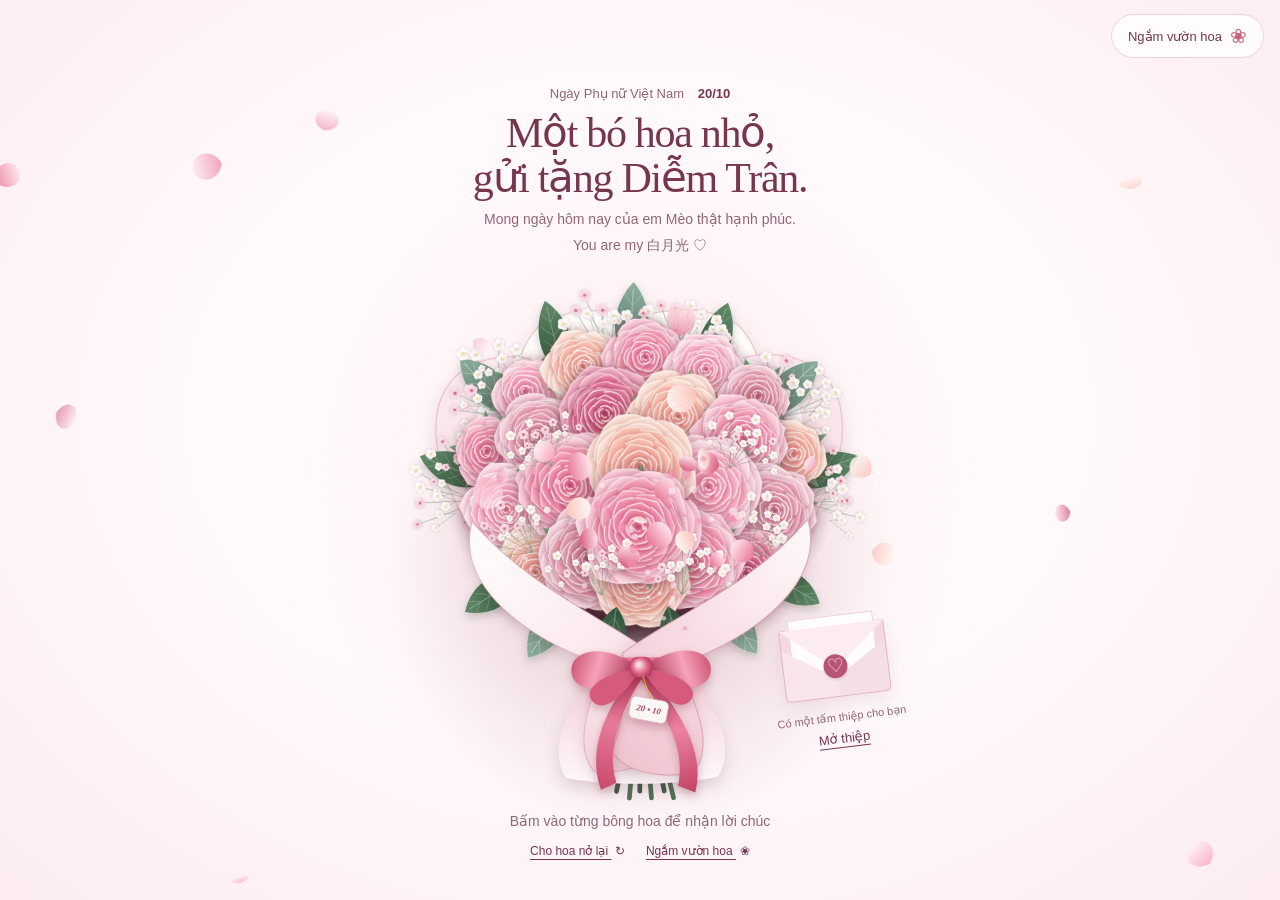
==== index.html @ d2b1cdf8 "first commit" ====
<!DOCTYPE html>
<html lang="vi">

<head>
  <meta charset="UTF-8">
  <meta name="viewport" content="width=device-width, initial-scale=1.0">
  <meta name="theme-color" content="#fff8fa">
  <meta name="description"
    content="Một bó hoa và tấm thiệp nhỏ, gửi những lời chúc dịu dàng nhân ngày Phụ nữ Việt Nam 20/10.">
  <title>Gửi tặng em Mèo · 20/10</title>
  <link rel="stylesheet" href="./style.css">
  <script src="./script.js" defer></script>
  <script src="./card.js" defer></script>
  <!-- <script src="./album.js" defer></script> -->
</head>

<body>
  <main>
    <a class="garden-link" href="./garden.html">Ngắm vườn hoa <span aria-hidden="true">❀</span></a>
    <canvas id="ambientPetalsCanvas" aria-hidden="true"></canvas>
    <header class="greeting">
      <p class="occasion">Ngày Phụ nữ Việt Nam <span>20/10</span></p>
      <h1>Một bó hoa nhỏ,<br>gửi tặng Diễm Trân.</h1>
      <p class="greeting-caption">Mong ngày hôm nay của em Mèo thật hạnh phúc.</p>
      <p class="greeting-caption">You are my 白月光 ♡</p>
    </header>

    <div class="gift-layout">
      <section class="scene-column" aria-label="Hoa và những lời chúc 20/10">


        <div class="gift-visuals">
          <div class="bouquet-composition">
            <div id="bouquetStageWrapper" role="button" tabindex="0"
              aria-label="Bó hoa hồng. Nhấn Enter để nhận lời chúc; dùng phím mũi tên để chọn bông hoa."
              aria-describedby="bouquetHint">
              <canvas id="bouquetCanvas" aria-hidden="true"></canvas>
            </div>
            <button class="envelope-button" id="openCard" type="button" aria-haspopup="dialog"
              aria-controls="greetingCard" aria-expanded="false" hidden>
              <span class="envelope" aria-hidden="true"><span class="envelope-letter">Gửi bạn</span><span
                  class="envelope-seal">♡</span></span>
              <span class="envelope-caption">Có một tấm thiệp cho bạn</span>
              <span class="envelope-action">Mở thiệp</span>
            </button>
          </div>

        </div>

        <footer class="scene-footer">
          <p id="bouquetHint" class="bouquet-hint">Bấm vào từng bông hoa để nhận lời chúc</p>
          <p id="roseWish" class="rose-wish" role="status" aria-live="polite" aria-atomic="true"></p>
          <button class="text-button" id="replayBloom" type="button">Cho hoa nở lại <span
              aria-hidden="true">↻</span></button>
          <a class="text-button" href="./garden.html" style="color: #76364d;">
            Ngắm vườn hoa <span aria-hidden="true">❀</span>
          </a>
        </footer>
      </section>

      <dialog id="greetingCard" class="card-dialog" aria-labelledby="cardTitle">
        <div class="letter-paper">
          <button class="close-button" id="closeCard" type="button" aria-label="Đóng thiệp">×</button>
          <div id="cardReading">
            <div class="letter-date" aria-label="Ngày 20 tháng 10"><span>20</span><span class="date-stem"
                aria-hidden="true"></span><span>10</span></div>
            <p class="letter-recipient">Gửi <span id="cardRecipient">em Mèo</span>,</p>
            <h2 id="cardTitle">Chúc Diễm Trân một ngày<br>thật nhiều yêu thương.</h2>
            <div class="letter-flower" aria-hidden="true">❀</div>
            <p id="cardMessage" class="letter-message"></p>
            <p class="letter-message"><br>Nếu cần giúp đỡ gì thì nói nha, tui sẽ luôn sẵn sàn bằng tất cả khả năng có thể. Ấn tượng của tui về bạn vẫn luôn như ngày đầu</p>
            <p class="letter-message"><br>You are my 白月光 ♡</p>
            <div class="letter-signoff">
              <p>Một người bạn không tốt,</p>
              <p id="cardSender" class="letter-signature"></p>
            </div>
            <div class="letter-fold" aria-hidden="true"></div>
            <div class="letter-actions">
              <button id="viewAlbum" class="text-button" type="button" aria-controls="memoryAlbum">Xem album kỷ niệm
                <span aria-hidden="true">♡</span></button>
              <button hidden id="editCard" class="text-button" type="button">Viết lời chúc riêng <span
                  aria-hidden="true">✎</span></button>
            </div>
          </div>
          <form id="cardEditor" hidden>
            <p class="editor-intro">Một tấm thiệp mang lời của bạn.</p>
            <h2 id="editorTitle" class="editor-title">Viết chút yêu thương</h2>
            <label for="recipientInput">Gửi đến</label>
            <input id="recipientInput" name="recipient" maxlength="60" required autocomplete="off">
            <label for="messageInput">Lời chúc 20/10</label>
            <textarea id="messageInput" name="message" rows="7" maxlength="1500" required></textarea>
            <label for="senderInput">Người gửi</label>
            <input id="senderInput" name="sender" maxlength="60" required autocomplete="off">
            <p class="editor-hint">Lời chúc được lưu trên trình duyệt này.</p>
            <div class="editor-actions"><button class="primary-button" type="submit">Lưu lời chúc</button><button
                class="text-button" id="cancelEdit" type="button">Hủy</button></div>
          </form>
          <p id="cardStatus" class="card-status" role="status" aria-live="polite"></p>
        </div>
      </dialog>
    </div>
    <noscript>
      <p class="noscript-message">Bật JavaScript để ngắm hoa nở và mở thiệp 20/10 nhé.</p>
    </noscript>
  </main>
</body>

</html>
---- style.css ----
:root {
  --paper: #fffdfb;
  --blush: #fff8fa;
  --rose: #c7637d;
  --ink: #76364d;
  --muted: #916674;
  --line: #ecd3db;
  --bouquet-size: clamp(210px, calc(100dvh - 300px), 560px);
  color: var(--ink);
  font-family: "Segoe UI", Arial, sans-serif;
  font-synthesis: none;
}
* { box-sizing: border-box; }
[hidden] { display: none !important; }
html, body { margin: 0; min-width: 320px; min-height: 100%; }
body {
  background: radial-gradient(ellipse at 50% 46%, #fffdfd 0%, #fff9fa 47%, #fcecf1 100%);
  -webkit-tap-highlight-color: transparent;
}
button, input, textarea { font: inherit; }
button { color: inherit; cursor: pointer; touch-action: manipulation; }
button:focus-visible, a:focus-visible, [tabindex]:focus-visible, input:focus-visible, textarea:focus-visible {
  outline: 2px solid var(--ink); outline-offset: 5px;
}
main {
  min-height: 100vh; min-height: 100dvh;
  display: grid; align-content: center;
  position: relative; isolation: isolate;
  padding: max(72px, calc(env(safe-area-inset-top) + 64px)) clamp(16px, 3vw, 48px) max(16px, env(safe-area-inset-bottom));
}
.garden-link {
  position: absolute; top: max(14px, env(safe-area-inset-top));
  right: max(16px, env(safe-area-inset-right)); z-index: 4;
  display: inline-flex; align-items: center; gap: 8px;
  min-height: 44px; padding: 10px 16px; border: 1px solid var(--line); border-radius: 24px;
  background: var(--paper); color: var(--ink); font-size: 13px; text-decoration: none;
}
.garden-link:hover { background: #fae7ef; }
.garden-link span { color: var(--rose); font-size: 20px; line-height: 1; }
.gift-layout {
  width: min(100%, 1040px); margin-inline: auto;
  display: grid; grid-template-columns: minmax(0, 1fr); align-items: start;
  gap: 32px clamp(28px, 4vw, 60px);
}
.home-link {
  top: max(14px, env(safe-area-inset-top));
  right: max(16px, env(safe-area-inset-right)); z-index: 4;
  display: inline-flex; align-items: center; gap: 8px;
  min-height: 44px; padding: 10px 16px; border: 1px solid var(--line); border-radius: 24px;
  background: var(--paper); color: var(--ink); font-size: 13px; text-decoration: none;
  margin-top: 10px;
}
.home-link:hover { background: #fae7ef; }
.home-link span { color: var(--rose); font-size: 20px; line-height: 1; }
.gift-layout {
  width: min(100%, 1040px); margin-inline: auto;
  display: grid; grid-template-columns: minmax(0, 1fr); align-items: start;
  gap: 32px clamp(28px, 4vw, 60px);
}
.scene-column { min-width: 0; display: flex; flex-direction: column; align-items: center; }
.gift-visuals {
  width: 100%; margin: 4px auto 0; display: grid; place-items: center;
}
.portrait-card {
  position: relative; min-width: 0; width: 100%; max-width: 275px;
  justify-self: center; margin: 0; padding: 10px 10px 0;
  background: var(--paper); border: 1px solid #ecd3db99;
  box-shadow: 0 14px 40px #76364d10, 0 2px 7px #76364d08;
  transform-origin: top left;
}
.portrait-photo { overflow: hidden; aspect-ratio: 3 / 4; background: #f3e4e5; }
.portrait-photo img { display: block; width: 100%; height: 100%; object-fit: cover; object-position: center; }
.portrait-card figcaption { padding: 19px 6px 20px; text-align: center; }
.portrait-dedication { display: block; font: italic clamp(16px, 1.6vw, 21px)/1.45 "Palatino Linotype", Georgia, serif; text-wrap: pretty; }
.portrait-date { display: block; color: var(--muted); margin-top: 11px; font-size: 10px; line-height: 1.6; }
main::before {
  content: ''; position: absolute; left: 50%; top: 52%; z-index: -1;
  width: min(90vw, 700px); aspect-ratio: 1;
  transform: translate(-50%, -50%); border-radius: 50%;
  background: radial-gradient(circle, rgba(252, 210, 223, .45), rgba(254, 235, 242, .16) 57%, transparent 73%);
  filter: blur(26px); pointer-events: none;
}
.greeting { width: fit-content; max-width: 100%; margin: 0 auto 8px; transform-origin: top left; position: relative; z-index: 1; text-align: center; }
.occasion { margin: 0 0 10px; font-size: 13px; color: var(--muted); }
.occasion span { margin-left: 10px; color: var(--ink); font-weight: 600; }
h1, h2, .letter-recipient { font-family: "Palatino Linotype", "Book Antiqua", Palatino, Georgia, serif; font-weight: 400; }
h1 { margin: 0; font-size: clamp(28px, 3.4vw, 42px); line-height: 1.08; letter-spacing: -1.3px; }
.greeting-caption { font-size: 14px; color: var(--muted); margin: 10px 0 0; }
.bouquet-composition {
  position: relative; min-width: 0; margin: -12px auto -8px;
  width: min(100%, var(--bouquet-size));
  transform-origin: top left;
}
#bouquetStageWrapper {
  position: relative; width: 100%; aspect-ratio: 1; border-radius: 45%;
  cursor: pointer; touch-action: manipulation;
  animation: bouquet-entrance 1.15s cubic-bezier(.16, 1, .3, 1) both;
}
#bouquetCanvas { width: 100%; height: 100%; display: block; }
.envelope-button {
  position: absolute; right: 1px; top: 66%; width: clamp(126px, 29%, 164px);
  padding: 0; border: 0; background: transparent; text-align: center;
  transform: rotate(-7deg); animation: envelope-arrival .8s cubic-bezier(.2,.8,.2,1) both;
}
.envelope {
  position: relative; display: block; width: 106px; height: 72px; margin: 0 auto 12px;
  background: #f5d9e2; border: 1px solid #e3b5c4; border-radius: 2px 2px 5px 5px;
  box-shadow: 0 8px 18px #76364d18;
}
.envelope::before {
  content: ''; position: absolute; inset: 0; z-index: 2;
  background: linear-gradient(32deg, #f9e6ec 49%, transparent 50%) left / 51% 100% no-repeat,
              linear-gradient(-32deg, #f5dfe7 49%, transparent 50%) right / 51% 100% no-repeat;
  border-radius: inherit;
}
.envelope::after {
  content: ''; position: absolute; inset: -1px -1px 0; z-index: 3;
  background: #fcebf0; clip-path: polygon(0 0, 100% 0, 50% 61%);
  transform-origin: top; transition: transform .4s ease;
}
.envelope-letter {
  position: absolute; inset: -11px 9px 9px; padding: 12px 0 0;
  background: var(--paper); border: 1px solid var(--line);
  font-family: Georgia, serif; font-style: italic; font-size: 13px;
  transition: transform .4s ease;
}
.envelope-seal {
  position: absolute; left: calc(50% - 12px); top: 28px; z-index: 4;
  width: 24px; height: 24px; border-radius: 50%; background: #b85575;
  color: #fff6f8; font: 19px/24px Georgia, serif; box-shadow: 0 2px 3px #76364d22;
}
.envelope-caption, .envelope-action { display: block; font-size: 11px; line-height: 1.5; }
.envelope-caption { color: var(--muted); }
.envelope-action { font-size: 13px; text-decoration: underline; text-underline-offset: 4px; margin-top: 3px; }
@media (hover: hover) {
  .envelope-button:hover .envelope-letter { transform: translateY(-7px); }
  .envelope-button:hover .envelope::after { transform: rotateX(35deg); }
}
.scene-footer { transform-origin: top left; width: min(100%, 540px); margin-top: 6px; text-align: center; position: relative; z-index: 1; }
.bouquet-hint { font-size: 14px; color: var(--muted); margin: 0; }
.rose-wish { font: italic 18px/1.6 SVN-Georgia, serif; margin: 6px auto 2px; max-width: 440px; min-height: 54px; text-wrap: pretty; }
.rose-wish:empty { min-height: 0; margin: 0; }
.rose-wish.is-new { animation: wish-arrival .4s ease both; }
.text-button { border: 0; background: transparent; padding: 12px 8px; font-size: 12px; text-decoration: underline; text-underline-offset: 4px; }
.text-button span { display: inline-block; margin-left: 4px; text-decoration: none; }
#replayBloom { margin-top: 3px; }
#ambientPetalsCanvas { position: fixed; inset: 0; width: 100%; height: 100%; display: block; pointer-events: none; z-index: 2; }
.card-dialog {
  position: relative; z-index: 3; inset: auto; justify-self: center; align-self: start;
  width: min(100%, 620px); min-width: 0; max-width: none; max-height: none; margin: 0;
  padding: 0; border: 0; border-radius: 5px; color: var(--ink);
  background: var(--paper); box-shadow: 0 20px 70px #76364d14, 0 2px 8px #76364d0d;
  overflow: visible; scroll-margin-block: 24px;
}
.card-dialog[open] { animation: letter-open .45s .4s cubic-bezier(.16,1,.3,1) both; }
.letter-paper { position: relative; padding: 18px 30px 10px; background: linear-gradient(90deg, transparent 49.7%, #eedde33b 50%, transparent 50.3%), var(--paper); }
.letter-paper::before { content: ''; position: absolute; inset: 10px; border: 1px solid #ecd3db99; border-radius: 2px; pointer-events: none; }
.close-button { position: absolute; right: 15px; top: 14px; z-index: 1; width: 36px; height: 36px; background: transparent; border: 0; border-radius: 50%; font-size: 25px; font-weight: 300; }
.close-button:hover { background: #f9eaf0; }
.letter-date { display: flex; align-items: center; justify-content: center; gap: 13px; font: 28px/1.1 Georgia, serif; color: var(--rose); margin: 0 0 10px; }
.date-stem { width: 1px; height: 32px; background: var(--line); transform: rotate(25deg); }
.letter-recipient { margin: 0 0 10px; font-size: 19px; overflow-wrap: anywhere; }
#cardTitle { margin: 0; font-size: 31px; line-height: 1.2; letter-spacing: -.6px; }
.letter-flower { text-align: center; font: 29px/1 Georgia, serif; color: var(--rose); margin: 6px 0 8px; }
.letter-message { white-space: pre-wrap; overflow-wrap: anywhere; font-size: 14px; line-height: 1.65; margin: 0; }
.message-paragraph { display: block; }
.message-paragraph + .message-paragraph { margin-top: 12px; }
.letter-signoff { margin-top: 10px; text-align: right; }
.letter-signoff > p:first-child { margin: 0 0 3px; font-size: 12px; color: var(--muted); }
.letter-signature { font: italic 23px/1.4 "Palatino Linotype", Georgia, serif; margin: 0; overflow-wrap: anywhere; }
.letter-fold { height: 1px; margin: 8px -30px 2px; background: #ecd3db77; box-shadow: 0 1px 2px #76364d08; }
.letter-actions { text-align: center; }
.letter-actions .text-button { padding-block: 8px; }
.card-status { font-size: 12px; color: var(--muted); text-align: center; margin: 0; line-height: 1.6; }
.card-status:not(:empty) { padding: 8px 0; }
.editor-intro { margin: 10px 0; font-size: 12px; color: var(--muted); }
.editor-title { font-size: 27px; line-height: 1.2; margin: 0 0 26px; }
#cardEditor label { display: block; font-size: 13px; margin: 18px 0 8px; }
#cardEditor input, #cardEditor textarea { width: 100%; border: 1px solid #dcb8c5; border-radius: 5px; background: #fff9fb; color: var(--ink); padding: 11px 12px; font-size: 14px; line-height: 1.6; }
#cardEditor textarea { resize: vertical; min-height: 150px; }
.editor-hint { font-size: 11px; color: var(--muted); line-height: 1.7; margin-top: 14px; }
.editor-actions { display: flex; align-items: center; gap: 16px; margin: 20px 0 10px; }
.primary-button { border: 1px solid var(--ink); border-radius: 5px; padding: 12px 20px; font-size: 13px; background: var(--ink); color: var(--paper); }
.noscript-message { text-align: center; font-size: 14px; }
/* The album is a second chapter, revealed only after the letter is opened. */
.memory-album {
  position: relative; z-index: 3; width: min(100%, 850px); min-width: 0;
  margin: clamp(32px, 4vw, 54px) auto 8px; text-align: center; scroll-margin-top: 32px;
  opacity: 0; transform: translateY(24px);
  transition: opacity .8s ease, transform .8s cubic-bezier(.2,.8,.2,1);
}
.memory-album.is-revealed { opacity: 1; transform: none; }
.album-heading { margin-bottom: 26px; }
.album-note { color: var(--muted); font-size: 12px; line-height: 1.7; margin: 0 0 12px; }
#albumTitle { font-size: clamp(26px, 3vw, 34px); line-height: 1.25; margin: 0 0 8px; letter-spacing: -.5px; }
.album-photos { display: grid; grid-template-columns: minmax(0, 1fr); gap: 28px; padding: 18px 18px 14px; }
.album-card { grid-area: 1 / 1; width: min(100%, 230px); max-width: none; transform-origin: center; }
.album-card:nth-child(1) { z-index: 3; transform: rotate(-3deg); }
.album-card:nth-child(2) { z-index: 2; transform: translate(12px, -6px) rotate(7deg); }
.album-card:nth-child(3) { z-index: 1; transform: translate(-12px, -10px) rotate(-9deg); }
.album-card .portrait-dedication { font-size: 17px; }
.album-card figcaption { padding: 16px 4px 18px; }
.album-card .portrait-date { margin-top: 8px; }
.album-edit-hint, .album-status { max-width: 520px; margin: 0 auto 16px; color: var(--muted); font-size: 12px; line-height: 1.7; }
.album-status:empty { display: none; }
.photo-actions { display: flex; justify-content: center; flex-wrap: wrap; gap: 0 4px; padding: 0 0 8px; }
.photo-actions .text-button { min-height: 44px; padding: 10px 6px; }
.photo-actions button:disabled { opacity: .5; cursor: default; }
.album-card[aria-busy="true"] .portrait-photo { opacity: .65; }
.memory-album.is-spread .album-photos { grid-template-columns: repeat(3, minmax(0, 1fr)); }
.memory-album.is-spread .album-card { grid-area: auto; transform: rotate(var(--photo-angle)); animation: photo-unfold .65s cubic-bezier(.2,.8,.2,1) both; }
.memory-album.is-spread .album-card:nth-child(1) { --photo-angle: -4deg; }
.memory-album.is-spread .album-card:nth-child(2) { --photo-angle: 2deg; animation-delay: .13s; }
.memory-album.is-spread .album-card:nth-child(3) { --photo-angle: -2deg; animation-delay: .26s; }
.album-footnote { margin: 22px 0 0; color: var(--muted); font: italic 15px/1.7 Georgia, serif; }
@keyframes photo-unfold {
  from { opacity: 0; transform: translateY(22px) rotate(0); }
  to { opacity: 1; transform: translateY(0) rotate(var(--photo-angle)); }
}
@media (min-width: 1100px) {
  body.card-open .gift-layout { grid-template-columns: minmax(0, 1fr) minmax(400px, 470px); align-items: center; }
  body.card-open .bouquet-composition { width: min(100%, var(--bouquet-size)); }
  body.card-open .envelope-button { right: 0; width: 126px; }
  body.card-open .envelope { width: 88px; height: 60px; }
  body.card-open .envelope-seal { top: 22px; }
  body.card-open .envelope-caption { font-size: 10px; }
  body.card-open .envelope-action { font-size: 12px; }
  body.card-open .card-dialog { width: 100%; }
}
@media (min-width: 601px) and (max-width: 1099px) {
  body.card-open .bouquet-composition { width: min(100%, var(--bouquet-size)); }
}
@media (max-width: 600px) {
  .occasion { font-size: 12px; margin-bottom: 8px; }
  .greeting { margin-bottom: 6px; }
  .greeting-caption { font-size: 12px; margin-top: 8px; }
  .gift-visuals { margin-top: 2px; }
  .bouquet-composition { margin-top: 0; margin-bottom: 4px; width: min(100%, var(--bouquet-size)); }
  .envelope-button { right: 6px; top: 68%; width: 130px; }
  .envelope { width: 88px; height: 60px; margin-bottom: 9px; }
  .envelope-seal { top: 22px; }
  .envelope-caption { font-size: 10px; }
  .envelope-action { font-size: 12px; }
  .rose-wish { font-size: 16px; padding: 0 10px; }
  .letter-paper { padding: 18px 24px 10px; }
  .letter-fold { margin-left: -24px; margin-right: -24px; }
  #cardTitle { font-size: 29px; }
  .memory-album.is-spread .album-photos { grid-template-columns: minmax(0, 1fr); gap: 32px; }
}
@keyframes bouquet-entrance { from { opacity: 0; transform: translateY(18px) scale(.92); } to { opacity: 1; transform: translateY(0) scale(1); } }
@keyframes envelope-arrival { from { opacity: 0; transform: translateY(14px) rotate(-12deg); } to { opacity: 1; transform: translateY(0) rotate(-7deg); } }
@keyframes letter-open { from { opacity: 0; transform: translateY(16px); } to { opacity: 1; transform: translateY(0); } }
@keyframes wish-arrival { from { opacity: 0; transform: translateY(5px); } to { opacity: 1; transform: translateY(0); } }
@media (prefers-reduced-motion: reduce) {
  *, *::before, *::after { animation: none !important; transition: none !important; scroll-behavior: auto !important; }
}
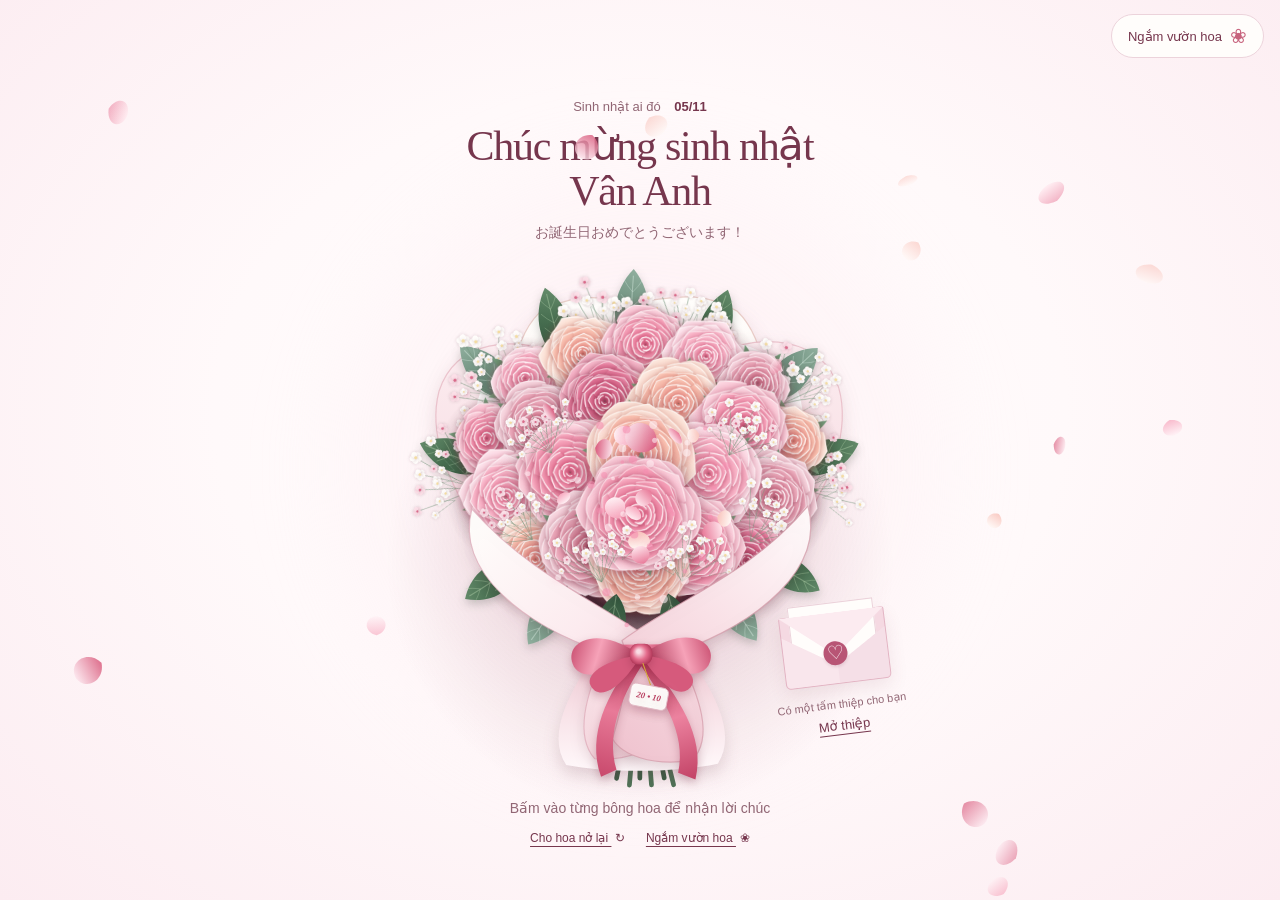
==== commit 76301434: "birthday" ====
--- a/index.html
+++ b/index.html
@@ -6,8 +6,8 @@
   <meta name="viewport" content="width=device-width, initial-scale=1.0">
   <meta name="theme-color" content="#fff8fa">
   <meta name="description"
-    content="Một bó hoa và tấm thiệp nhỏ, gửi những lời chúc dịu dàng nhân ngày Phụ nữ Việt Nam 20/10.">
-  <title>Gửi tặng em Mèo · 20/10</title>
+    content="...">
+  <title>お誕生日おめでとう</title>
   <link rel="stylesheet" href="./style.css">
   <script src="./script.js" defer></script>
   <script src="./card.js" defer></script>
@@ -19,14 +19,13 @@
     <a class="garden-link" href="./garden.html">Ngắm vườn hoa <span aria-hidden="true">❀</span></a>
     <canvas id="ambientPetalsCanvas" aria-hidden="true"></canvas>
     <header class="greeting">
-      <p class="occasion">Ngày Phụ nữ Việt Nam <span>20/10</span></p>
-      <h1>Một bó hoa nhỏ,<br>gửi tặng Diễm Trân.</h1>
-      <p class="greeting-caption">Mong ngày hôm nay của em Mèo thật hạnh phúc.</p>
-      <p class="greeting-caption">You are my 白月光 ♡</p>
+      <p class="occasion">Sinh nhật ai đó <span>05/11</span></p>
+      <h1>Chúc mừng sinh nhật<br>Vân Anh</h1>
+      <p class="greeting-caption">お誕生日おめでとうございます！</p>
     </header>
 
     <div class="gift-layout">
-      <section class="scene-column" aria-label="Hoa và những lời chúc 20/10">
+      <section class="scene-column" aria-label="...">
 
 
         <div class="gift-visuals">
@@ -62,16 +61,14 @@
         <div class="letter-paper">
           <button class="close-button" id="closeCard" type="button" aria-label="Đóng thiệp">×</button>
           <div id="cardReading">
-            <div class="letter-date" aria-label="Ngày 20 tháng 10"><span>20</span><span class="date-stem"
-                aria-hidden="true"></span><span>10</span></div>
-            <p class="letter-recipient">Gửi <span id="cardRecipient">em Mèo</span>,</p>
-            <h2 id="cardTitle">Chúc Diễm Trân một ngày<br>thật nhiều yêu thương.</h2>
+            <div class="letter-date" aria-label="Ngày 20 tháng 10"><span>05</span><span class="date-stem"
+                aria-hidden="true"></span><span>11</span></div>
+            <p class="letter-recipient">Gửi <span id="cardRecipient">Vân Anh</span>,</p>
+            <h2 id="cardTitle">Vân Anh Sinh nhật vui vẻ nhá</h2>
             <div class="letter-flower" aria-hidden="true">❀</div>
             <p id="cardMessage" class="letter-message"></p>
-            <p class="letter-message"><br>Nếu cần giúp đỡ gì thì nói nha, tui sẽ luôn sẵn sàn bằng tất cả khả năng có thể. Ấn tượng của tui về bạn vẫn luôn như ngày đầu</p>
-            <p class="letter-message"><br>You are my 白月光 ♡</p>
             <div class="letter-signoff">
-              <p>Một người bạn không tốt,</p>
+              <p>Người bạn phòng 402,</p>
               <p id="cardSender" class="letter-signature"></p>
             </div>
             <div class="letter-fold" aria-hidden="true"></div>
@@ -87,7 +84,7 @@
             <h2 id="editorTitle" class="editor-title">Viết chút yêu thương</h2>
             <label for="recipientInput">Gửi đến</label>
             <input id="recipientInput" name="recipient" maxlength="60" required autocomplete="off">
-            <label for="messageInput">Lời chúc 20/10</label>
+            <label for="messageInput">Lời chúc dd/mm</label>
             <textarea id="messageInput" name="message" rows="7" maxlength="1500" required></textarea>
             <label for="senderInput">Người gửi</label>
             <input id="senderInput" name="sender" maxlength="60" required autocomplete="off">
@@ -100,7 +97,7 @@
       </dialog>
     </div>
     <noscript>
-      <p class="noscript-message">Bật JavaScript để ngắm hoa nở và mở thiệp 20/10 nhé.</p>
+      <p class="noscript-message">Bật JavaScript để ngắm hoa nở và mở thiệp nhé.</p>
     </noscript>
   </main>
 </body>
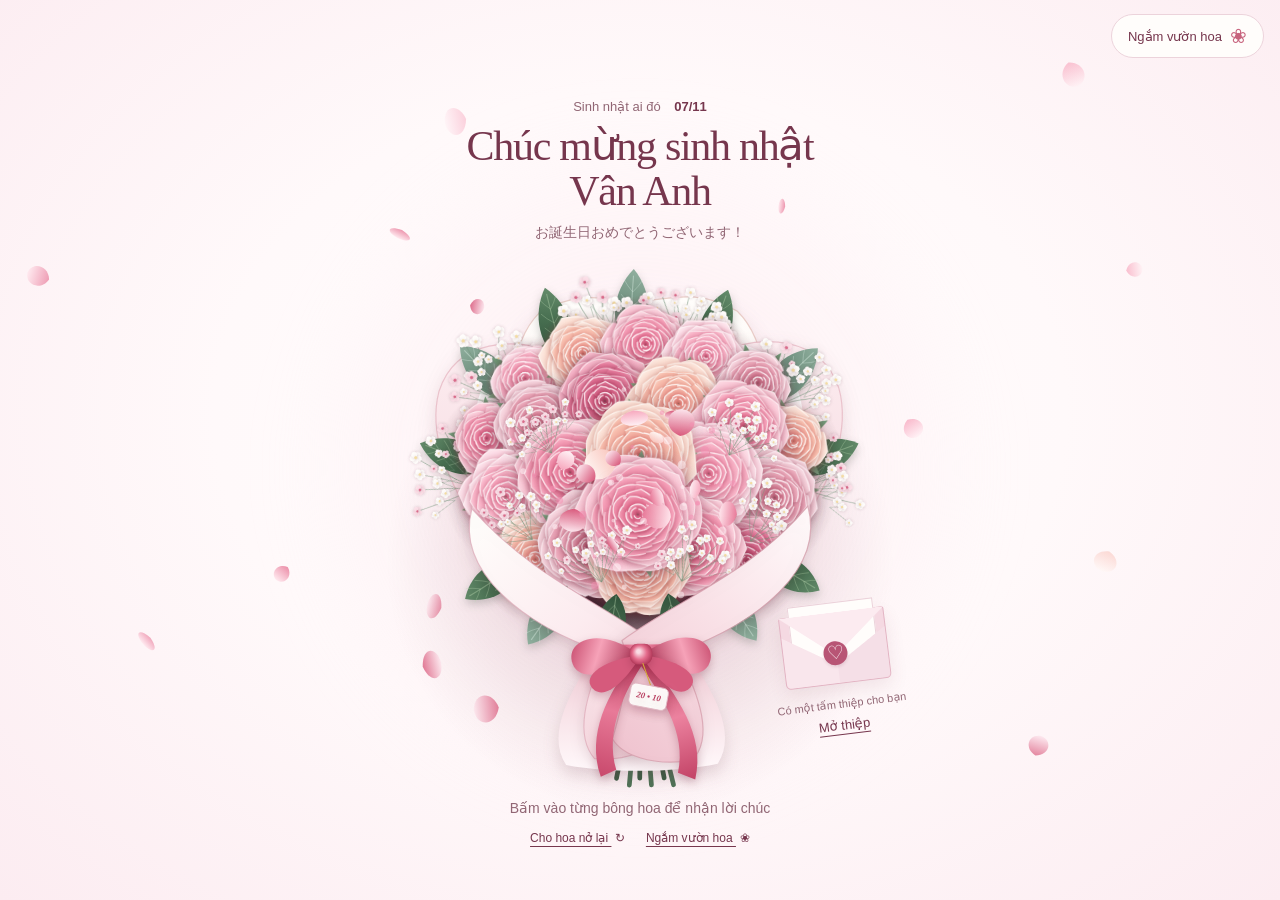
==== commit cfd62857: "update" ====
--- a/index.html
+++ b/index.html
@@ -19,7 +19,7 @@
     <a class="garden-link" href="./garden.html">Ngắm vườn hoa <span aria-hidden="true">❀</span></a>
     <canvas id="ambientPetalsCanvas" aria-hidden="true"></canvas>
     <header class="greeting">
-      <p class="occasion">Sinh nhật ai đó <span>05/11</span></p>
+      <p class="occasion">Sinh nhật ai đó <span>07/11</span></p>
       <h1>Chúc mừng sinh nhật<br>Vân Anh</h1>
       <p class="greeting-caption">お誕生日おめでとうございます！</p>
     </header>
@@ -61,14 +61,14 @@
         <div class="letter-paper">
           <button class="close-button" id="closeCard" type="button" aria-label="Đóng thiệp">×</button>
           <div id="cardReading">
-            <div class="letter-date" aria-label="Ngày 20 tháng 10"><span>05</span><span class="date-stem"
+            <div class="letter-date" aria-label="..."><span>07</span><span class="date-stem"
                 aria-hidden="true"></span><span>11</span></div>
             <p class="letter-recipient">Gửi <span id="cardRecipient">Vân Anh</span>,</p>
             <h2 id="cardTitle">Vân Anh Sinh nhật vui vẻ nhá</h2>
             <div class="letter-flower" aria-hidden="true">❀</div>
             <p id="cardMessage" class="letter-message"></p>
             <div class="letter-signoff">
-              <p>Người bạn phòng 402,</p>
+              <p>Phòng 402,</p>
               <p id="cardSender" class="letter-signature"></p>
             </div>
             <div class="letter-fold" aria-hidden="true"></div>
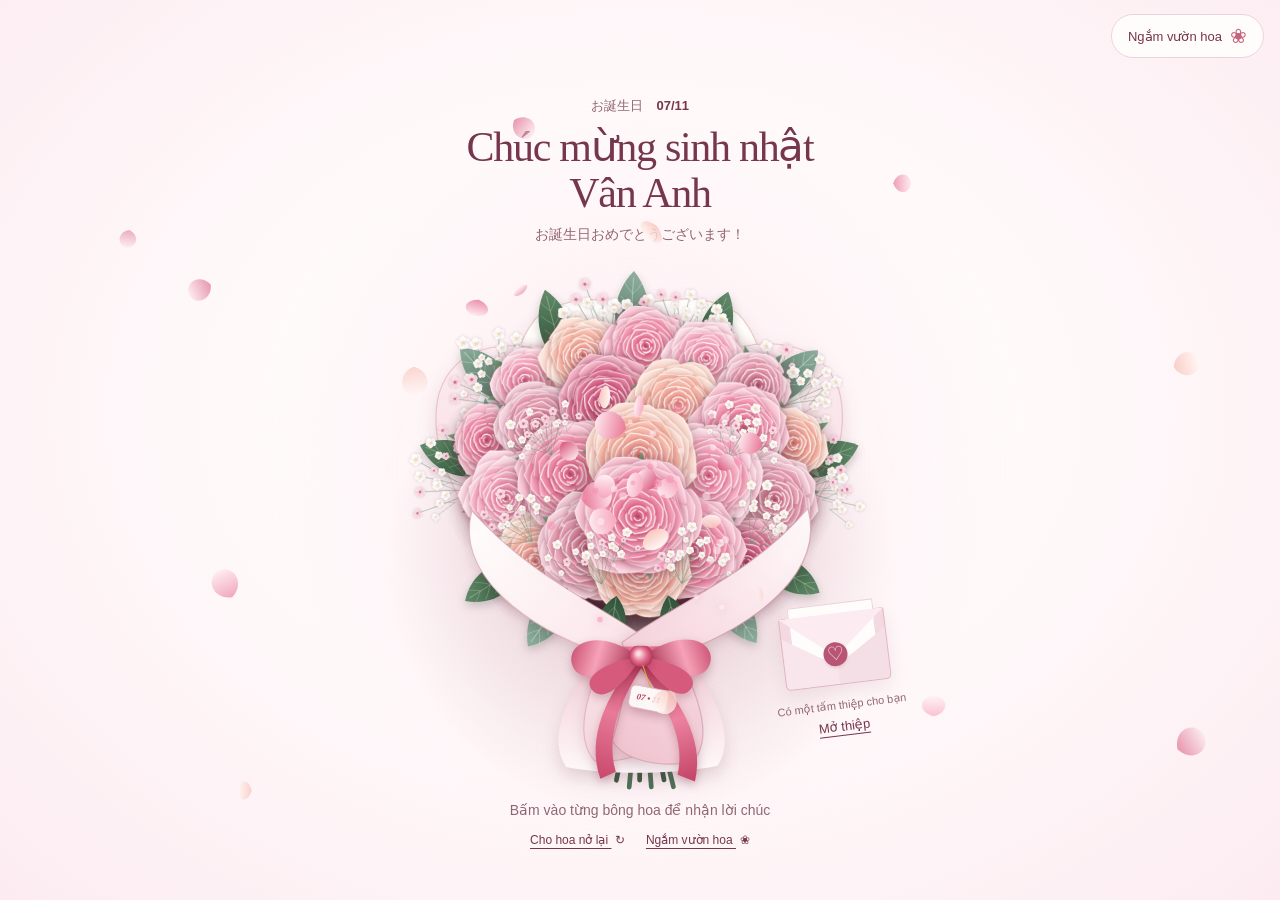
==== commit 0cb484c0: "update" ====
--- a/index.html
+++ b/index.html
@@ -19,7 +19,7 @@
     <a class="garden-link" href="./garden.html">Ngắm vườn hoa <span aria-hidden="true">❀</span></a>
     <canvas id="ambientPetalsCanvas" aria-hidden="true"></canvas>
     <header class="greeting">
-      <p class="occasion">Sinh nhật ai đó <span>07/11</span></p>
+      <p class="occasion">お誕生日 <span>07/11</span></p>
       <h1>Chúc mừng sinh nhật<br>Vân Anh</h1>
       <p class="greeting-caption">お誕生日おめでとうございます！</p>
     </header>
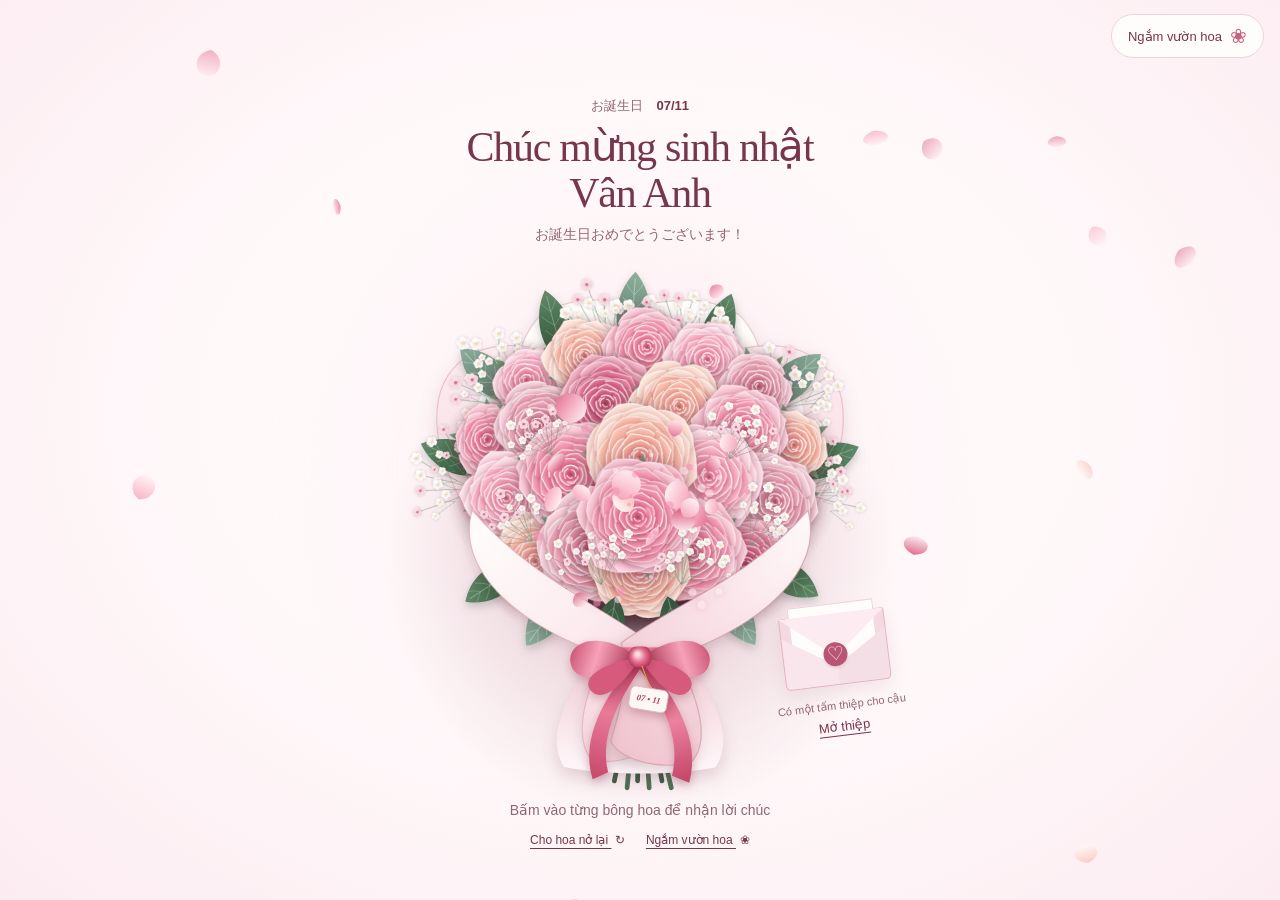
==== commit e3e58c57: "update" ====
--- a/index.html
+++ b/index.html
@@ -39,7 +39,7 @@
               aria-controls="greetingCard" aria-expanded="false" hidden>
               <span class="envelope" aria-hidden="true"><span class="envelope-letter">Gửi bạn</span><span
                   class="envelope-seal">♡</span></span>
-              <span class="envelope-caption">Có một tấm thiệp cho bạn</span>
+              <span class="envelope-caption">Có một tấm thiệp cho cậu</span>
               <span class="envelope-action">Mở thiệp</span>
             </button>
           </div>
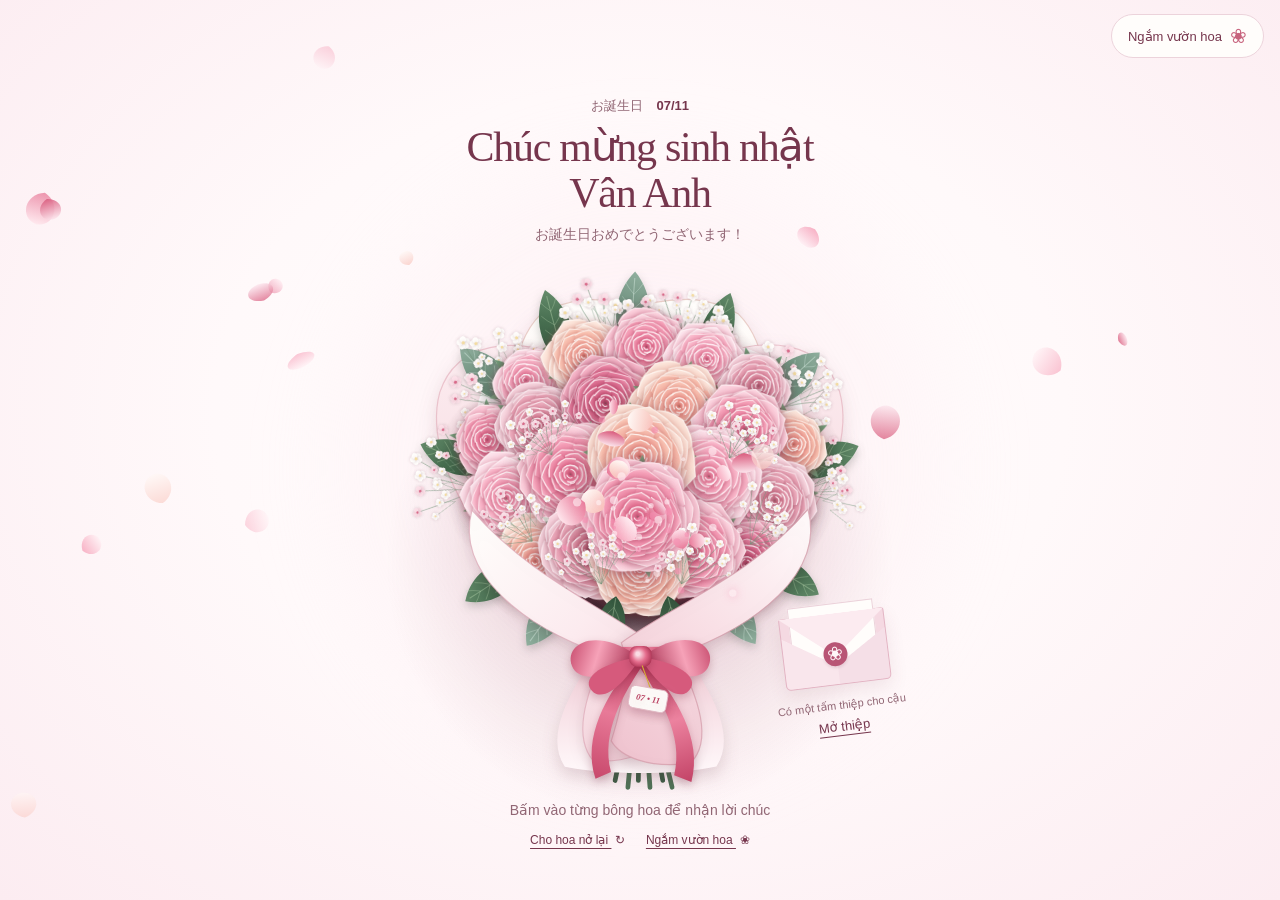
==== commit de061475: "update" ====
--- a/index.html
+++ b/index.html
@@ -38,7 +38,7 @@
             <button class="envelope-button" id="openCard" type="button" aria-haspopup="dialog"
               aria-controls="greetingCard" aria-expanded="false" hidden>
               <span class="envelope" aria-hidden="true"><span class="envelope-letter">Gửi bạn</span><span
-                  class="envelope-seal">♡</span></span>
+                  class="envelope-seal">❀</span></span>
               <span class="envelope-caption">Có một tấm thiệp cho cậu</span>
               <span class="envelope-action">Mở thiệp</span>
             </button>
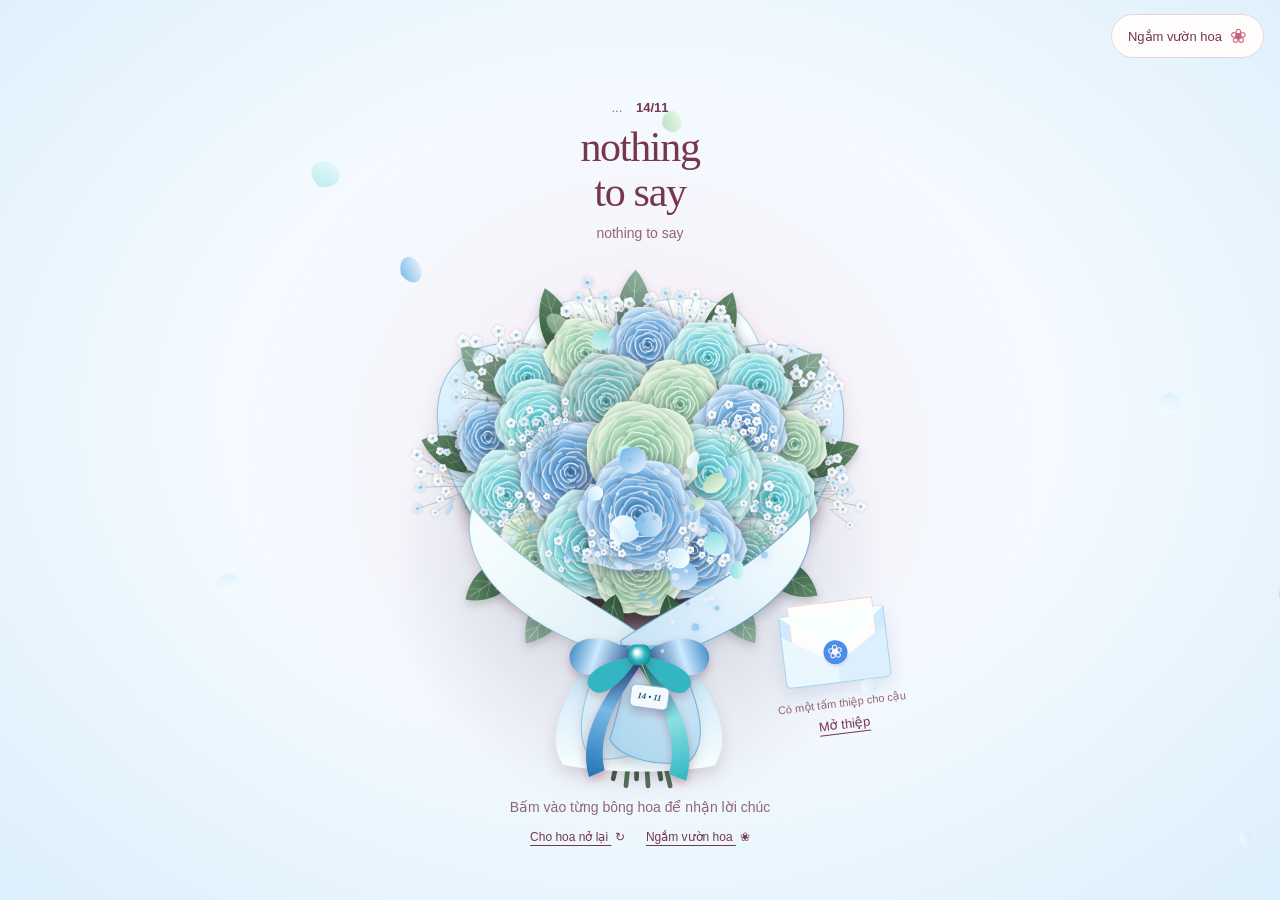
==== commit d378f1b4: "change color" ====
--- a/index.html
+++ b/index.html
@@ -19,9 +19,9 @@
     <a class="garden-link" href="./garden.html">Ngắm vườn hoa <span aria-hidden="true">❀</span></a>
     <canvas id="ambientPetalsCanvas" aria-hidden="true"></canvas>
     <header class="greeting">
-      <p class="occasion">お誕生日 <span>07/11</span></p>
-      <h1>Chúc mừng sinh nhật<br>Vân Anh</h1>
-      <p class="greeting-caption">お誕生日おめでとうございます！</p>
+      <p class="occasion">... <span>14/11</span></p>
+      <h1>nothing <br>to say</h1>
+      <p class="greeting-caption">nothing to say</p>
     </header>
 
     <div class="gift-layout">
@@ -61,14 +61,14 @@
         <div class="letter-paper">
           <button class="close-button" id="closeCard" type="button" aria-label="Đóng thiệp">×</button>
           <div id="cardReading">
-            <div class="letter-date" aria-label="..."><span>07</span><span class="date-stem"
+            <div class="letter-date" aria-label="..."><span>14</span><span class="date-stem"
                 aria-hidden="true"></span><span>11</span></div>
-            <p class="letter-recipient">Gửi <span id="cardRecipient">Vân Anh</span>,</p>
-            <h2 id="cardTitle">Vân Anh Sinh nhật vui vẻ nhá</h2>
+            <p class="letter-recipient">Gửi <span id="cardRecipient">...</span>,</p>
+            <h2 id="cardTitle">..........</h2>
             <div class="letter-flower" aria-hidden="true">❀</div>
             <p id="cardMessage" class="letter-message"></p>
             <div class="letter-signoff">
-              <p>Phòng 402,</p>
+              <p>Từ</p>
               <p id="cardSender" class="letter-signature"></p>
             </div>
             <div class="letter-fold" aria-hidden="true"></div>
--- a/style.css
+++ b/style.css
@@ -14,7 +14,12 @@
 [hidden] { display: none !important; }
 html, body { margin: 0; min-width: 320px; min-height: 100%; }
 body {
-  background: radial-gradient(ellipse at 50% 46%, #fffdfd 0%, #fff9fa 47%, #fcecf1 100%);
+  background: radial-gradient(
+    ellipse at 50% 46%,
+    #F4FAFF 5%,
+    #F4FAFF 47%,
+    #DCEFFC 100%
+  );
   -webkit-tap-highlight-color: transparent;
 }
 button, input, textarea { font: inherit; }
@@ -35,7 +40,7 @@
   min-height: 44px; padding: 10px 16px; border: 1px solid var(--line); border-radius: 24px;
   background: var(--paper); color: var(--ink); font-size: 13px; text-decoration: none;
 }
-.garden-link:hover { background: #fae7ef; }
+.garden-link:hover { background: #e7f4fa; }
 .garden-link span { color: var(--rose); font-size: 20px; line-height: 1; }
 .gift-layout {
   width: min(100%, 1040px); margin-inline: auto;
@@ -50,7 +55,7 @@
   background: var(--paper); color: var(--ink); font-size: 13px; text-decoration: none;
   margin-top: 10px;
 }
-.home-link:hover { background: #fae7ef; }
+.home-link:hover { background: #81d4e7; }
 .home-link span { color: var(--rose); font-size: 20px; line-height: 1; }
 .gift-layout {
   width: min(100%, 1040px); margin-inline: auto;
@@ -68,7 +73,7 @@
   box-shadow: 0 14px 40px #76364d10, 0 2px 7px #76364d08;
   transform-origin: top left;
 }
-.portrait-photo { overflow: hidden; aspect-ratio: 3 / 4; background: #f3e4e5; }
+.portrait-photo { overflow: hidden; aspect-ratio: 3 / 4; background: #e4e8f3; }
 .portrait-photo img { display: block; width: 100%; height: 100%; object-fit: cover; object-position: center; }
 .portrait-card figcaption { padding: 19px 6px 20px; text-align: center; }
 .portrait-dedication { display: block; font: italic clamp(16px, 1.6vw, 21px)/1.45 "Palatino Linotype", Georgia, serif; text-wrap: pretty; }
@@ -104,18 +109,21 @@
 }
 .envelope {
   position: relative; display: block; width: 106px; height: 72px; margin: 0 auto 12px;
-  background: #f5d9e2; border: 1px solid #e3b5c4; border-radius: 2px 2px 5px 5px;
-  box-shadow: 0 8px 18px #76364d18;
+  background: #CDEAFF;
+  border: 1px solid #A9D5ED;
+  border-radius: 2px 2px 5px 5px;
+  box-shadow: 0 8px 18px rgba(22, 78, 138, 0.12);
 }
 .envelope::before {
   content: ''; position: absolute; inset: 0; z-index: 2;
-  background: linear-gradient(32deg, #f9e6ec 49%, transparent 50%) left / 51% 100% no-repeat,
-              linear-gradient(-32deg, #f5dfe7 49%, transparent 50%) right / 51% 100% no-repeat;
+  background: linear-gradient(32deg, #EAF7FF 49%, transparent 50%) left / 51% 100% no-repeat,
+              linear-gradient(-32deg, #DCEFFC 49%, transparent 50%) right / 51% 100% no-repeat;
   border-radius: inherit;
 }
 .envelope::after {
   content: ''; position: absolute; inset: -1px -1px 0; z-index: 3;
-  background: #fcebf0; clip-path: polygon(0 0, 100% 0, 50% 61%);
+  background: #F8FFFF;
+  clip-path: polygon(0 0, 100% 0, 50% 61%);
   transform-origin: top; transition: transform .4s ease;
 }
 .envelope-letter {
@@ -126,7 +134,7 @@
 }
 .envelope-seal {
   position: absolute; left: calc(50% - 12px); top: 28px; z-index: 4;
-  width: 24px; height: 24px; border-radius: 50%; background: #b85575;
+  width: 24px; height: 24px; border-radius: 50%; background: #4b8dea;
   color: #fff6f8; font: 19px/24px Georgia, serif; box-shadow: 0 2px 3px #76364d22;
 }
 .envelope-caption, .envelope-action { display: block; font-size: 11px; line-height: 1.5; }
